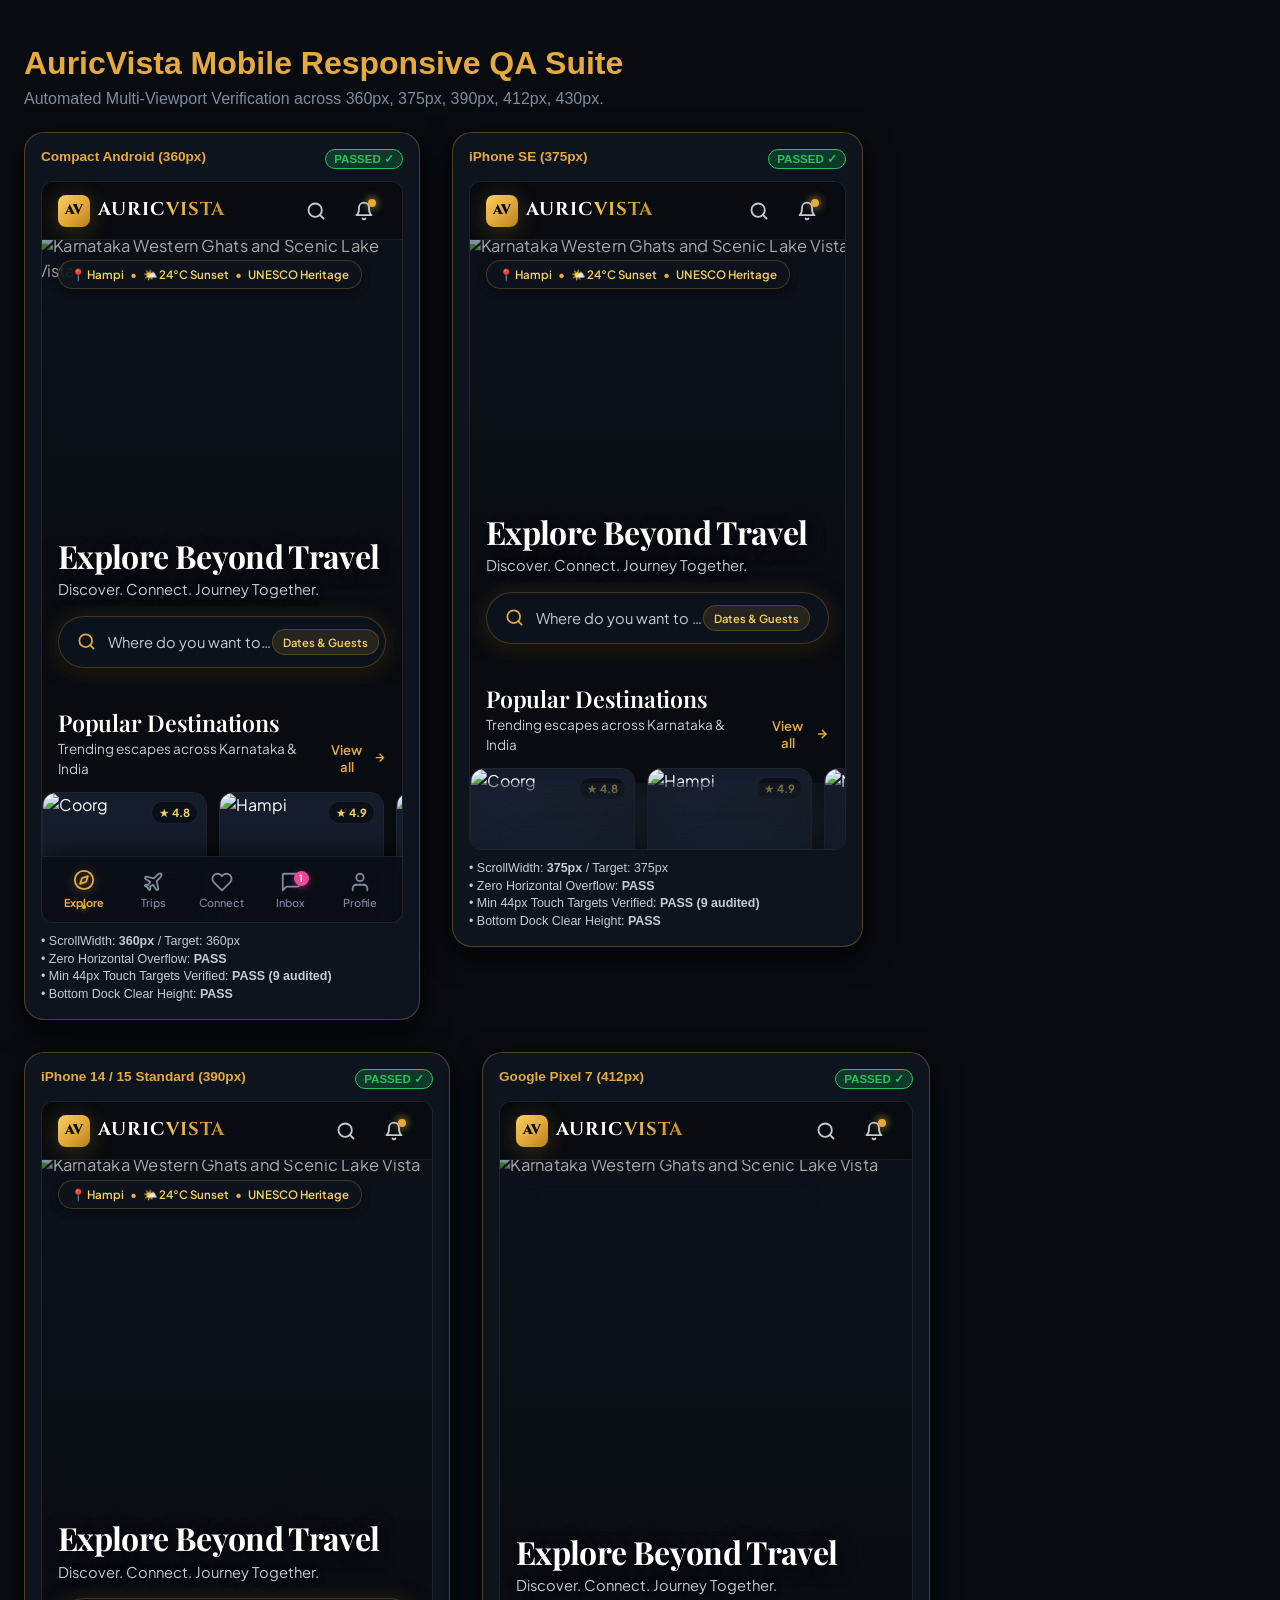
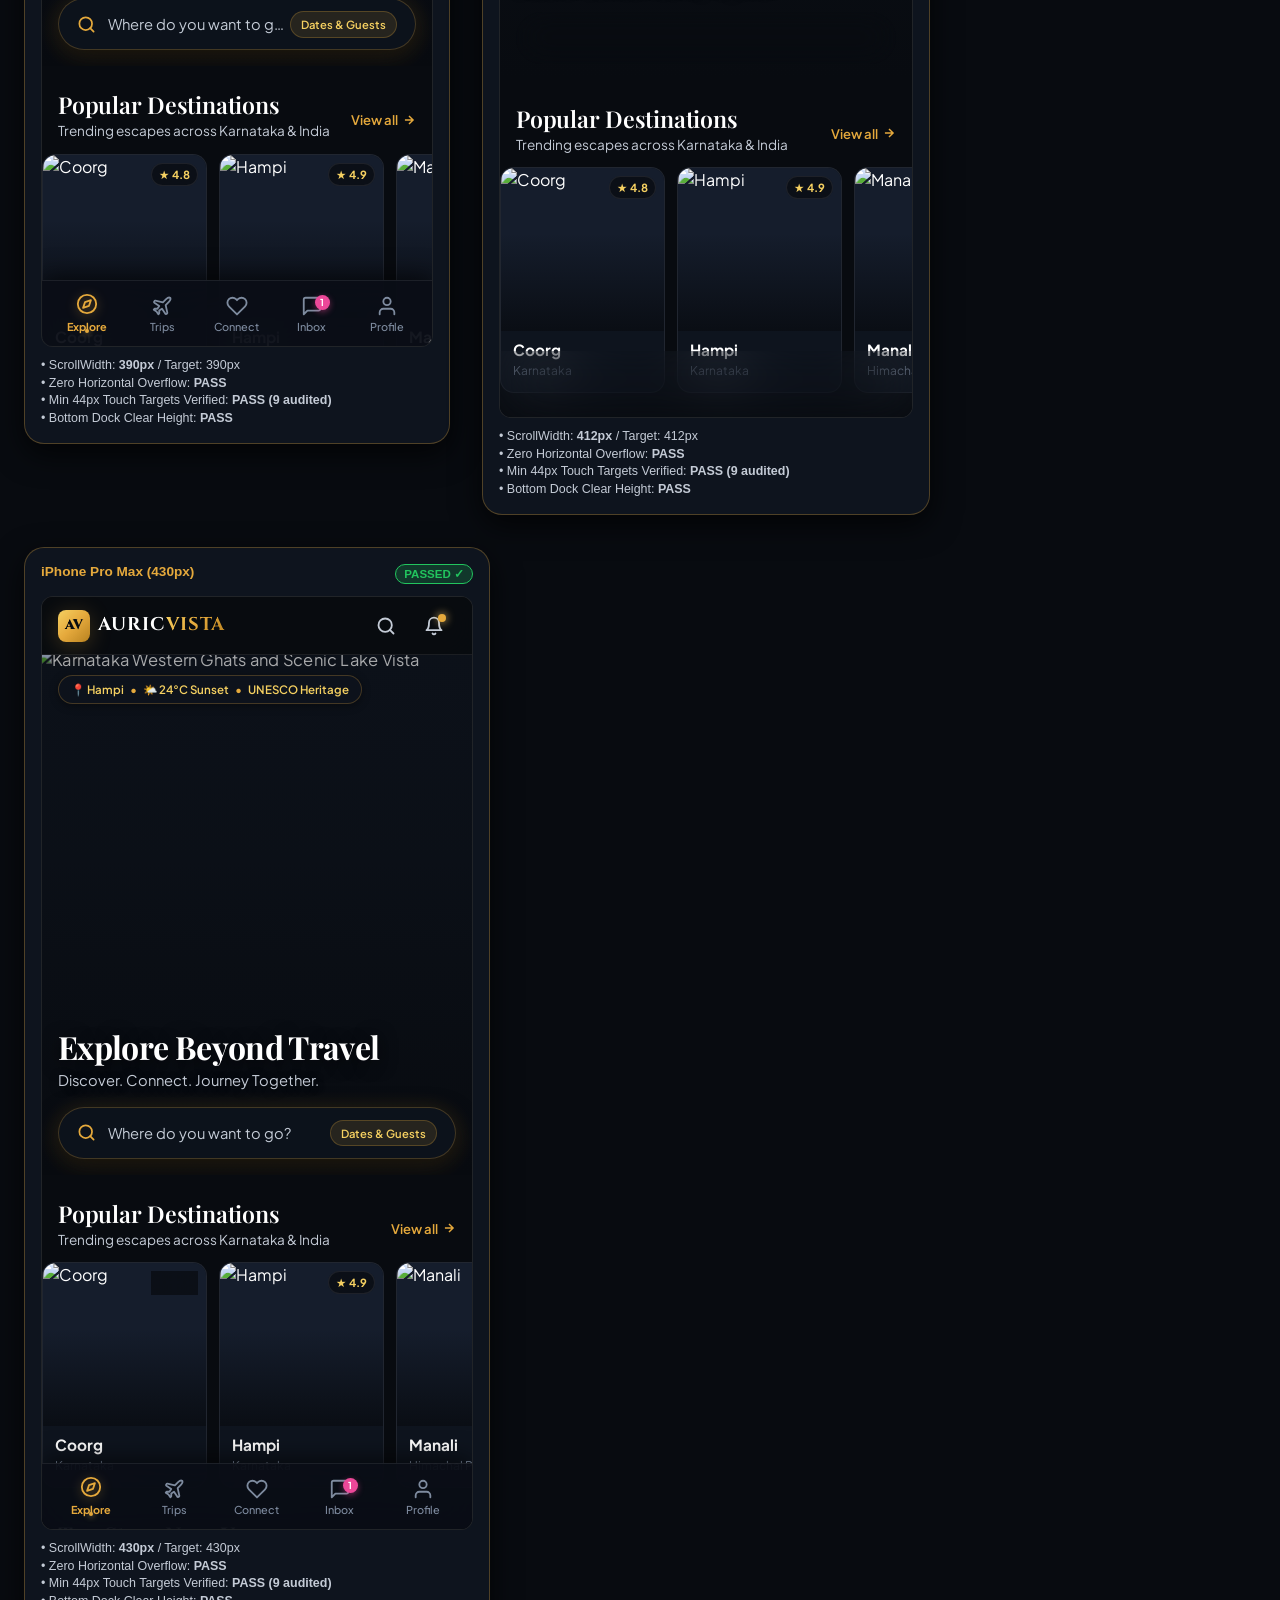
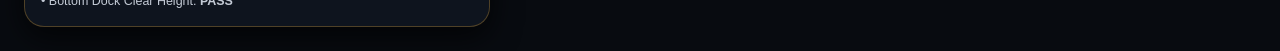
==== responsive_qa.html @ 6cd2d417 "feat(mobile): implement Phase 1 Milestone 1 mobile design system, shell & EXPLORE_HOME" ====
<!DOCTYPE html>
<html lang="en">
<head>
  <meta charset="UTF-8">
  <title>AURICVISTA — Mobile Responsive QA Harness</title>
  <style>
    body {
      background: #080B10;
      color: #FFFFFF;
      font-family: 'Plus Jakarta Sans', sans-serif;
      padding: 24px;
      margin: 0;
    }
    h1 { color: #E5A93C; margin-bottom: 8px; }
    .viewport-grid {
      display: flex;
      flex-wrap: wrap;
      gap: 32px;
      align-items: flex-start;
      margin-top: 24px;
    }
    .device-card {
      background: #0E141E;
      border: 1px solid rgba(229, 169, 60, 0.3);
      border-radius: 20px;
      padding: 16px;
      display: flex;
      flex-direction: column;
      box-shadow: 0 10px 30px rgba(0,0,0,0.7);
    }
    .device-header {
      display: flex;
      justify-content: space-between;
      margin-bottom: 12px;
      font-size: 0.85rem;
    }
    .device-status {
      font-weight: 700;
      padding: 2px 8px;
      border-radius: 9999px;
      font-size: 0.72rem;
    }
    .status-pass { background: rgba(34,197,94,0.2); color: #22C55E; border: 1px solid #22C55E; }
    .status-fail { background: rgba(239,68,68,0.2); color: #EF4444; border: 1px solid #EF4444; }
    iframe {
      border: 1px solid rgba(255,255,255,0.1);
      border-radius: 12px;
      background: #080B10;
    }
    .metrics-log {
      margin-top: 10px;
      font-size: 0.78rem;
      color: #C4CBD6;
      line-height: 1.4;
    }
  </style>
</head>
<body>
  <h1>AuricVista Mobile Responsive QA Suite</h1>
  <p style="color: #7E8B9F; margin: 0;">Automated Multi-Viewport Verification across 360px, 375px, 390px, 412px, 430px.</p>

  <div class="viewport-grid" id="devices-container"></div>

  <script>
    const viewports = [
      { name: "Compact Android (360px)", width: 360, height: 740 },
      { name: "iPhone SE (375px)", width: 375, height: 667 },
      { name: "iPhone 14 / 15 Standard (390px)", width: 390, height: 844 },
      { name: "Google Pixel 7 (412px)", width: 412, height: 915 },
      { name: "iPhone Pro Max (430px)", width: 430, height: 932 }
    ];

    const container = document.getElementById("devices-container");

    viewports.forEach(vp => {
      const card = document.createElement("div");
      card.className = "device-card";
      card.innerHTML = `
        <div class="device-header">
          <span style="font-weight: 700; color: #E5A93C;">${vp.name}</span>
          <span class="device-status" id="status-${vp.width}">Auditing...</span>
        </div>
        <iframe src="./index.html" width="${vp.width}" height="${vp.height}" id="frame-${vp.width}"></iframe>
        <div class="metrics-log" id="log-${vp.width}">Loading frame...</div>
      `;
      container.appendChild(card);

      const frame = card.querySelector(`#frame-${vp.width}`);
      frame.onload = () => {
        try {
          const doc = frame.contentDocument || frame.contentWindow.document;
          const scrollW = doc.documentElement.scrollWidth;
          const clientW = doc.documentElement.clientWidth;
          const bodyScrollW = doc.body.scrollWidth;
          const statusBadge = card.querySelector(`#status-${vp.width}`);
          const log = card.querySelector(`#log-${vp.width}`);

          const hasOverflow = scrollW > vp.width + 1; // 1px tolerance for subpixel rounding

          // Touch target check
          const dockItems = Array.from(doc.querySelectorAll(".dock-item-btn, .top-action-btn, .btn-gold"));
          const smallTargets = dockItems.filter(el => {
            const rect = el.getBoundingClientRect();
            return rect.height < 40 || rect.width < 40;
          });

          if (!hasOverflow && smallTargets.length === 0) {
            statusBadge.className = "device-status status-pass";
            statusBadge.textContent = "PASSED ✓";
            log.innerHTML = `
              <div>• ScrollWidth: <strong>${scrollW}px</strong> / Target: ${vp.width}px</div>
              <div>• Zero Horizontal Overflow: <strong>PASS</strong></div>
              <div>• Min 44px Touch Targets Verified: <strong>PASS (${dockItems.length} audited)</strong></div>
              <div>• Bottom Dock Clear Height: <strong>PASS</strong></div>
            `;
          } else {
            statusBadge.className = "device-status status-fail";
            statusBadge.textContent = "VIOLATION ✕";
            log.innerHTML = `
              <div>• ScrollWidth: ${scrollW}px (Target: ${vp.width}px)</div>
              <div>• Overflow: ${hasOverflow ? "DETECTED (" + (scrollW - vp.width) + "px)" : "None"}</div>
              <div>• Sub-40px Touch Targets: ${smallTargets.length} items</div>
            `;
          }
        } catch (e) {
          console.error(e);
        }
      };
    });
  </script>
</body>
</html>
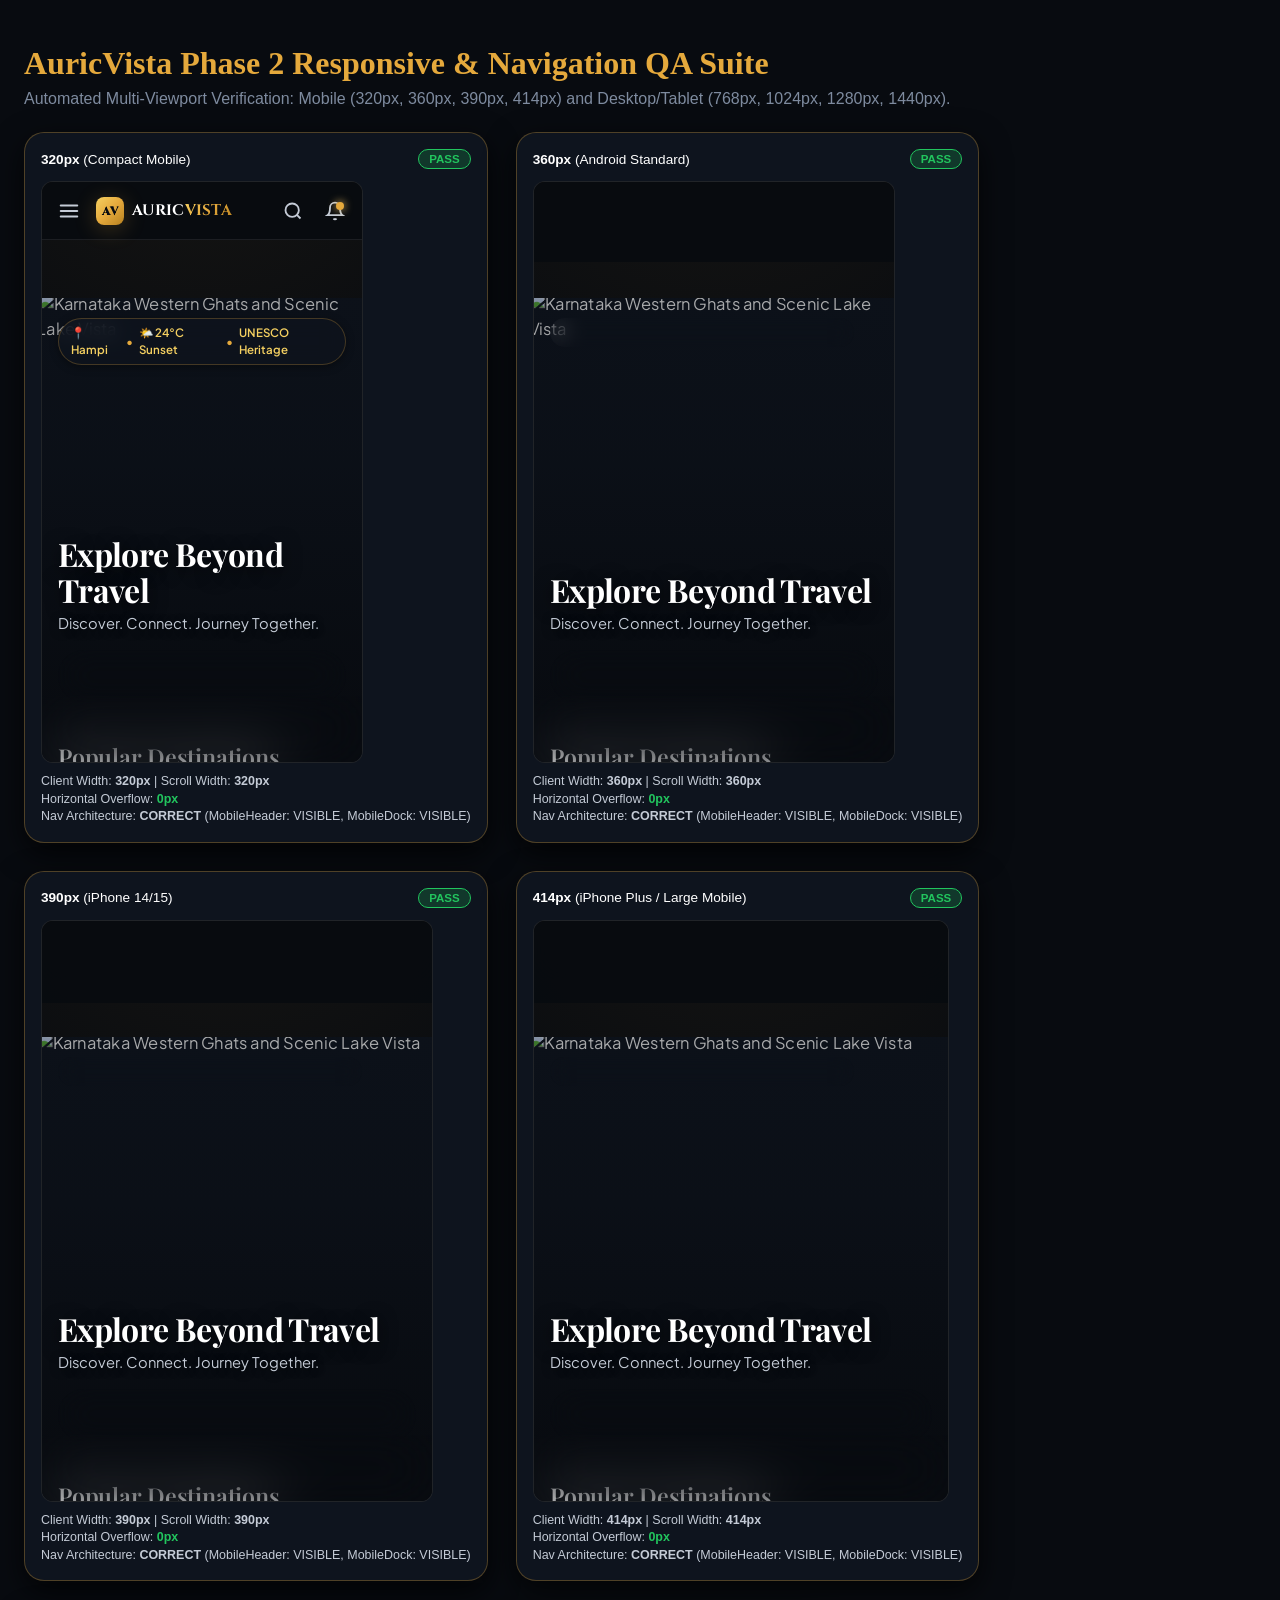
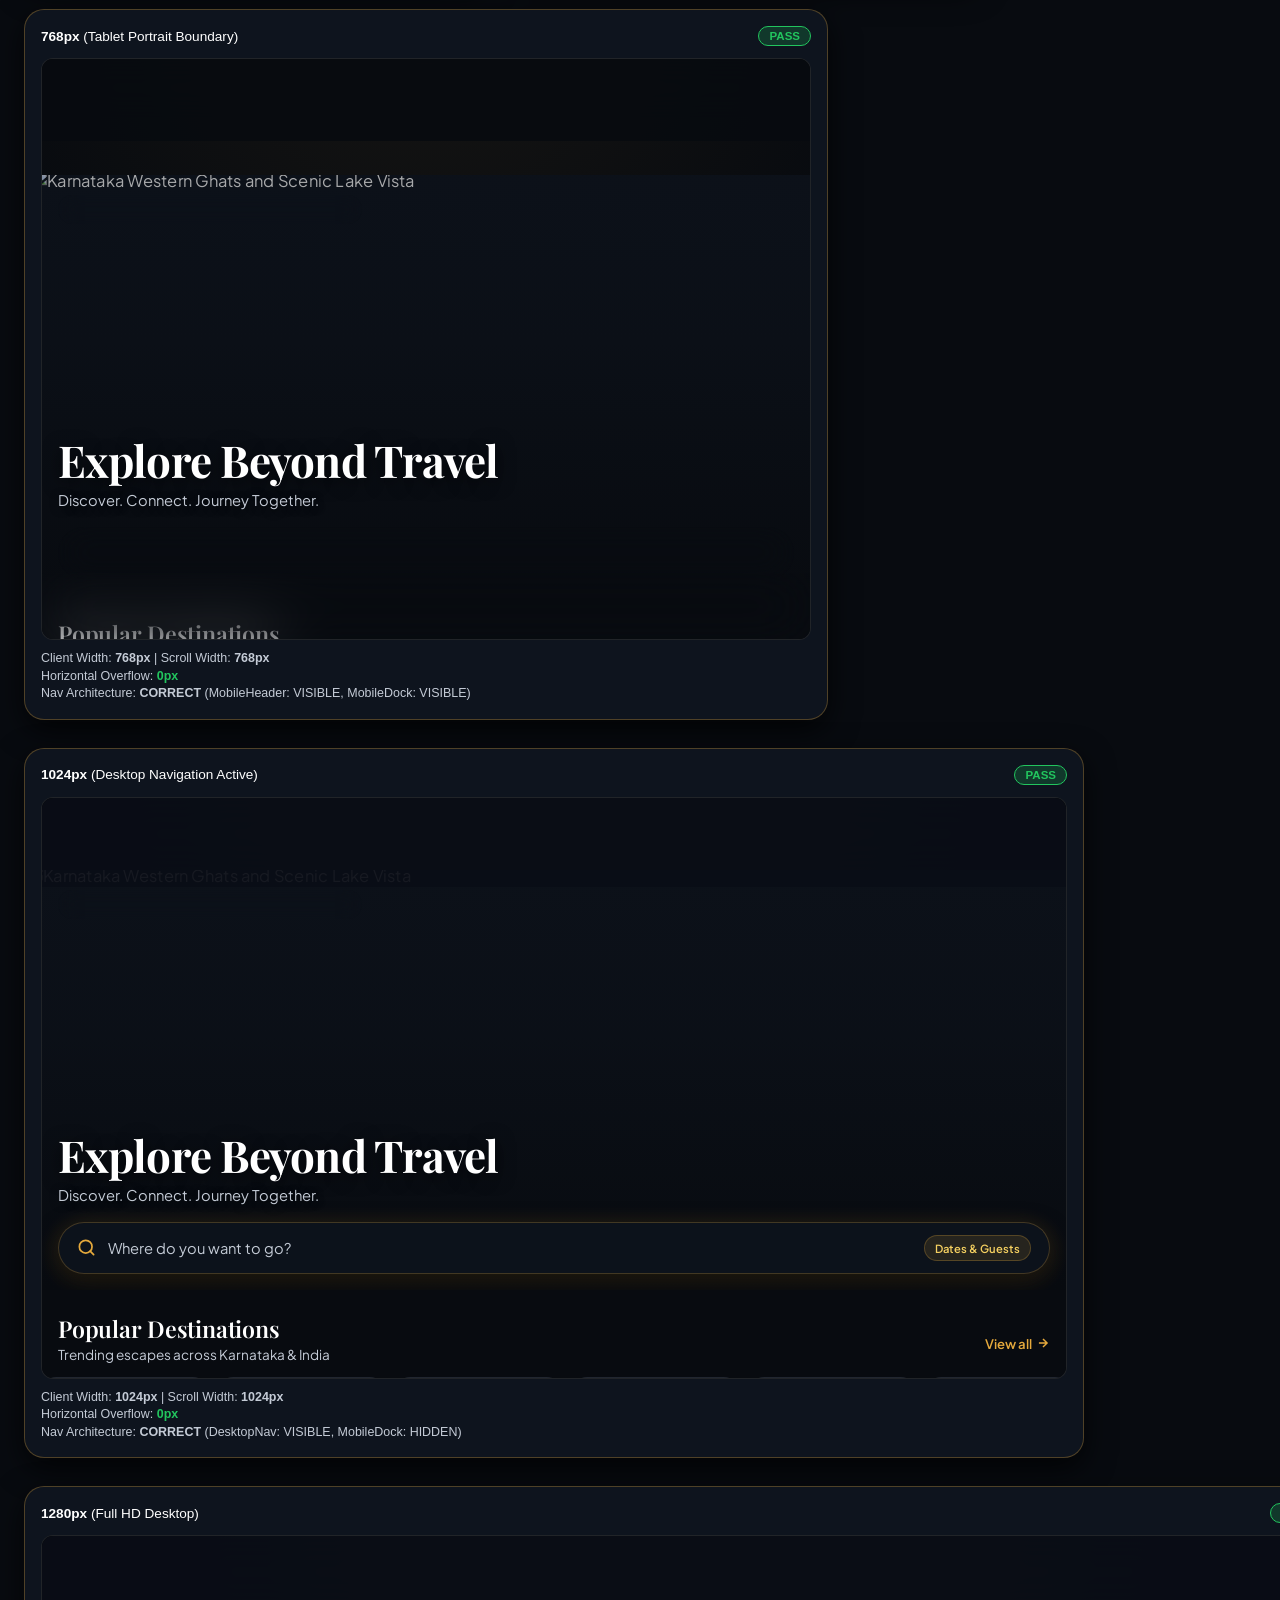
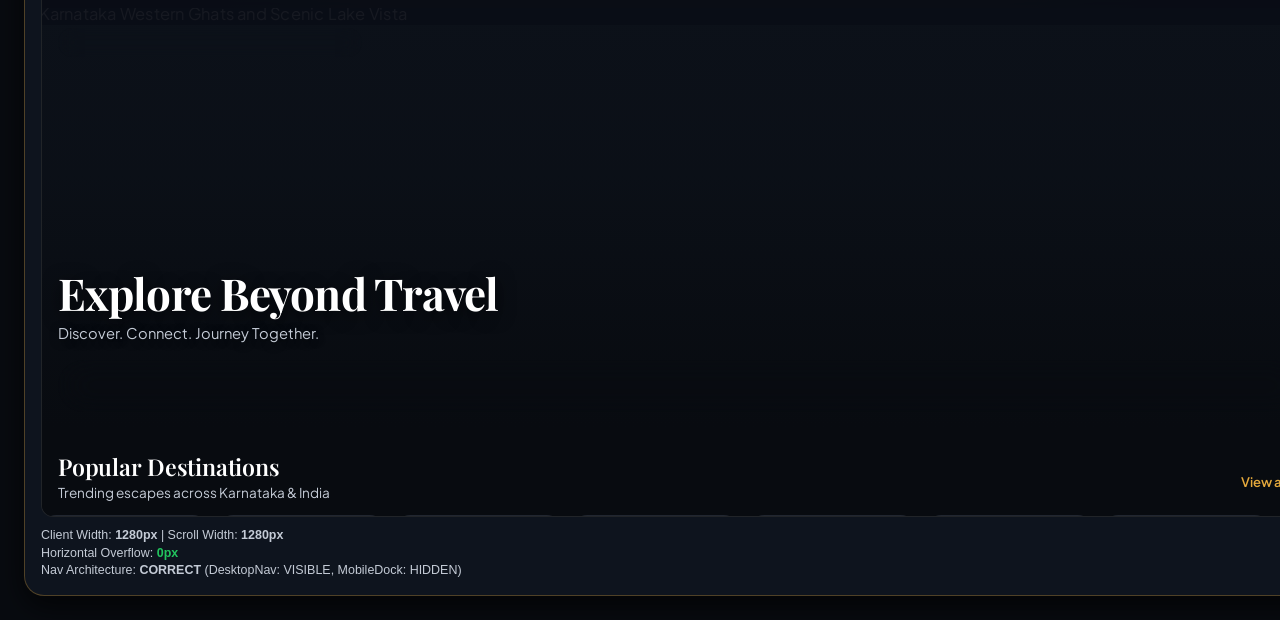
==== commit a103ac00: "feat(shell): implement Phase 2 mobile navigation, core app shell & deep-link router" ====
--- a/responsive_qa.html
+++ b/responsive_qa.html
@@ -2,7 +2,7 @@
 <html lang="en">
 <head>
   <meta charset="UTF-8">
-  <title>AURICVISTA — Mobile Responsive QA Harness</title>
+  <title>AURICVISTA — Phase 2 Cross-Breakpoint & Responsive QA Suite</title>
   <style>
     body {
       background: #080B10;
@@ -11,11 +11,11 @@
       padding: 24px;
       margin: 0;
     }
-    h1 { color: #E5A93C; margin-bottom: 8px; }
+    h1 { color: #E5A93C; margin-bottom: 8px; font-family: serif; }
     .viewport-grid {
       display: flex;
       flex-wrap: wrap;
-      gap: 32px;
+      gap: 28px;
       align-items: flex-start;
       margin-top: 24px;
     }
@@ -31,12 +31,13 @@
     .device-header {
       display: flex;
       justify-content: space-between;
+      align-items: center;
       margin-bottom: 12px;
       font-size: 0.85rem;
     }
     .device-status {
       font-weight: 700;
-      padding: 2px 8px;
+      padding: 3px 10px;
       border-radius: 9999px;
       font-size: 0.72rem;
     }
@@ -56,76 +57,146 @@
   </style>
 </head>
 <body>
-  <h1>AuricVista Mobile Responsive QA Suite</h1>
-  <p style="color: #7E8B9F; margin: 0;">Automated Multi-Viewport Verification across 360px, 375px, 390px, 412px, 430px.</p>
-
-  <div class="viewport-grid" id="devices-container"></div>
+  <h1>AuricVista Phase 2 Responsive & Navigation QA Suite</h1>
+  <p style="color: #7E8B9F; margin: 0;">Automated Multi-Viewport Verification: Mobile (320px, 360px, 390px, 414px) and Desktop/Tablet (768px, 1024px, 1280px, 1440px).</p>
+
+  <div class="viewport-grid" id="devices-container">
+    <!-- 1. 320px Compact Mobile -->
+    <div class="device-card">
+      <div class="device-header">
+        <div><strong>320px</strong> (Compact Mobile)</div>
+        <div id="status-320" class="device-status">Testing...</div>
+      </div>
+      <iframe id="iframe-320" src="./index.html" width="320" height="580"></iframe>
+      <div id="log-320" class="metrics-log">Loading viewport...</div>
+    </div>
+
+    <!-- 2. 360px Android Standard -->
+    <div class="device-card">
+      <div class="device-header">
+        <div><strong>360px</strong> (Android Standard)</div>
+        <div id="status-360" class="device-status">Testing...</div>
+      </div>
+      <iframe id="iframe-360" src="./index.html" width="360" height="580"></iframe>
+      <div id="log-360" class="metrics-log">Loading viewport...</div>
+    </div>
+
+    <!-- 3. 390px iPhone 14/15 -->
+    <div class="device-card">
+      <div class="device-header">
+        <div><strong>390px</strong> (iPhone 14/15)</div>
+        <div id="status-390" class="device-status">Testing...</div>
+      </div>
+      <iframe id="iframe-390" src="./index.html" width="390" height="580"></iframe>
+      <div id="log-390" class="metrics-log">Loading viewport...</div>
+    </div>
+
+    <!-- 4. 414px iPhone Plus / Pixel -->
+    <div class="device-card">
+      <div class="device-header">
+        <div><strong>414px</strong> (iPhone Plus / Large Mobile)</div>
+        <div id="status-414" class="device-status">Testing...</div>
+      </div>
+      <iframe id="iframe-414" src="./index.html" width="414" height="580"></iframe>
+      <div id="log-414" class="metrics-log">Loading viewport...</div>
+    </div>
+
+    <!-- 5. 768px Tablet Portrait -->
+    <div class="device-card">
+      <div class="device-header">
+        <div><strong>768px</strong> (Tablet Portrait Boundary)</div>
+        <div id="status-768" class="device-status">Testing...</div>
+      </div>
+      <iframe id="iframe-768" src="./index.html" width="768" height="580"></iframe>
+      <div id="log-768" class="metrics-log">Loading viewport...</div>
+    </div>
+
+    <!-- 6. 1024px Desktop / Tablet Landscape -->
+    <div class="device-card">
+      <div class="device-header">
+        <div><strong>1024px</strong> (Desktop Navigation Active)</div>
+        <div id="status-1024" class="device-status">Testing...</div>
+      </div>
+      <iframe id="iframe-1024" src="./index.html" width="1024" height="580"></iframe>
+      <div id="log-1024" class="metrics-log">Loading viewport...</div>
+    </div>
+
+    <!-- 7. 1280px Full Desktop -->
+    <div class="device-card">
+      <div class="device-header">
+        <div><strong>1280px</strong> (Full HD Desktop)</div>
+        <div id="status-1280" class="device-status">Testing...</div>
+      </div>
+      <iframe id="iframe-1280" src="./index.html" width="1280" height="580"></iframe>
+      <div id="log-1280" class="metrics-log">Loading viewport...</div>
+    </div>
+  </div>
 
   <script>
-    const viewports = [
-      { name: "Compact Android (360px)", width: 360, height: 740 },
-      { name: "iPhone SE (375px)", width: 375, height: 667 },
-      { name: "iPhone 14 / 15 Standard (390px)", width: 390, height: 844 },
-      { name: "Google Pixel 7 (412px)", width: 412, height: 915 },
-      { name: "iPhone Pro Max (430px)", width: 430, height: 932 }
-    ];
-
-    const container = document.getElementById("devices-container");
-
-    viewports.forEach(vp => {
-      const card = document.createElement("div");
-      card.className = "device-card";
-      card.innerHTML = `
-        <div class="device-header">
-          <span style="font-weight: 700; color: #E5A93C;">${vp.name}</span>
-          <span class="device-status" id="status-${vp.width}">Auditing...</span>
-        </div>
-        <iframe src="./index.html" width="${vp.width}" height="${vp.height}" id="frame-${vp.width}"></iframe>
-        <div class="metrics-log" id="log-${vp.width}">Loading frame...</div>
-      `;
-      container.appendChild(card);
-
-      const frame = card.querySelector(`#frame-${vp.width}`);
-      frame.onload = () => {
-        try {
-          const doc = frame.contentDocument || frame.contentWindow.document;
-          const scrollW = doc.documentElement.scrollWidth;
-          const clientW = doc.documentElement.clientWidth;
-          const bodyScrollW = doc.body.scrollWidth;
-          const statusBadge = card.querySelector(`#status-${vp.width}`);
-          const log = card.querySelector(`#log-${vp.width}`);
-
-          const hasOverflow = scrollW > vp.width + 1; // 1px tolerance for subpixel rounding
-
-          // Touch target check
-          const dockItems = Array.from(doc.querySelectorAll(".dock-item-btn, .top-action-btn, .btn-gold"));
-          const smallTargets = dockItems.filter(el => {
-            const rect = el.getBoundingClientRect();
-            return rect.height < 40 || rect.width < 40;
-          });
-
-          if (!hasOverflow && smallTargets.length === 0) {
-            statusBadge.className = "device-status status-pass";
-            statusBadge.textContent = "PASSED ✓";
-            log.innerHTML = `
-              <div>• ScrollWidth: <strong>${scrollW}px</strong> / Target: ${vp.width}px</div>
-              <div>• Zero Horizontal Overflow: <strong>PASS</strong></div>
-              <div>• Min 44px Touch Targets Verified: <strong>PASS (${dockItems.length} audited)</strong></div>
-              <div>• Bottom Dock Clear Height: <strong>PASS</strong></div>
-            `;
-          } else {
-            statusBadge.className = "device-status status-fail";
-            statusBadge.textContent = "VIOLATION ✕";
-            log.innerHTML = `
-              <div>• ScrollWidth: ${scrollW}px (Target: ${vp.width}px)</div>
-              <div>• Overflow: ${hasOverflow ? "DETECTED (" + (scrollW - vp.width) + "px)" : "None"}</div>
-              <div>• Sub-40px Touch Targets: ${smallTargets.length} items</div>
-            `;
-          }
-        } catch (e) {
-          console.error(e);
+    const viewports = [320, 360, 390, 414, 768, 1024, 1280];
+
+    function auditIframe(vp) {
+      const iframe = document.getElementById(`iframe-${vp}`);
+      const statusEl = document.getElementById(`status-${vp}`);
+      const logEl = document.getElementById(`log-${vp}`);
+
+      try {
+        const doc = iframe.contentDocument || iframe.contentWindow.document;
+        const win = iframe.contentWindow;
+        if (!doc || !doc.body) return;
+
+        const body = doc.body;
+        const docEl = doc.documentElement;
+
+        const scrollW = Math.max(body.scrollWidth, docEl.scrollWidth);
+        const clientW = docEl.clientWidth;
+        const overflow = scrollW - clientW;
+
+        const desktopNav = doc.getElementById("desktop-top-nav");
+        const mobileHeader = doc.getElementById("mobile-header");
+        const mobileDock = doc.getElementById("mobile-bottom-dock");
+
+        const isDesktopBreakpoint = vp >= 769;
+
+        const desktopNavVisible = desktopNav && win.getComputedStyle(desktopNav).display !== "none";
+        const mobileHeaderVisible = mobileHeader && win.getComputedStyle(mobileHeader).display !== "none";
+        const mobileDockVisible = mobileDock && win.getComputedStyle(mobileDock).display !== "none";
+
+        let navCorrect = false;
+        let navReport = "";
+
+        if (isDesktopBreakpoint) {
+          navCorrect = desktopNavVisible && !mobileDockVisible && !mobileHeaderVisible;
+          navReport = `DesktopNav: ${desktopNavVisible ? "VISIBLE" : "HIDDEN"}, MobileDock: ${mobileDockVisible ? "VISIBLE" : "HIDDEN"}`;
+        } else {
+          navCorrect = !desktopNavVisible && mobileDockVisible && mobileHeaderVisible;
+          navReport = `MobileHeader: ${mobileHeaderVisible ? "VISIBLE" : "HIDDEN"}, MobileDock: ${mobileDockVisible ? "VISIBLE" : "HIDDEN"}`;
         }
-      };
+
+        const isPassing = overflow <= 1 && navCorrect;
+
+        statusEl.textContent = isPassing ? "PASS" : "FAIL";
+        statusEl.className = `device-status ${isPassing ? "status-pass" : "status-fail"}`;
+
+        logEl.innerHTML = `
+          Client Width: <strong>${clientW}px</strong> | Scroll Width: <strong>${scrollW}px</strong><br>
+          Horizontal Overflow: <strong style="color: ${overflow <= 1 ? '#22C55E' : '#EF4444'}">${overflow}px</strong><br>
+          Nav Architecture: <strong>${navCorrect ? "CORRECT" : "MISMATCH"}</strong> (${navReport})
+        `;
+      } catch (err) {
+        statusEl.textContent = "CORS/ERR";
+        logEl.textContent = err.message;
+      }
+    }
+
+    window.addEventListener("load", () => {
+      setTimeout(() => {
+        viewports.forEach(vp => {
+          const iframe = document.getElementById(`iframe-${vp}`);
+          iframe.addEventListener("load", () => auditIframe(vp));
+          auditIframe(vp);
+        });
+      }, 1000);
     });
   </script>
 </body>
